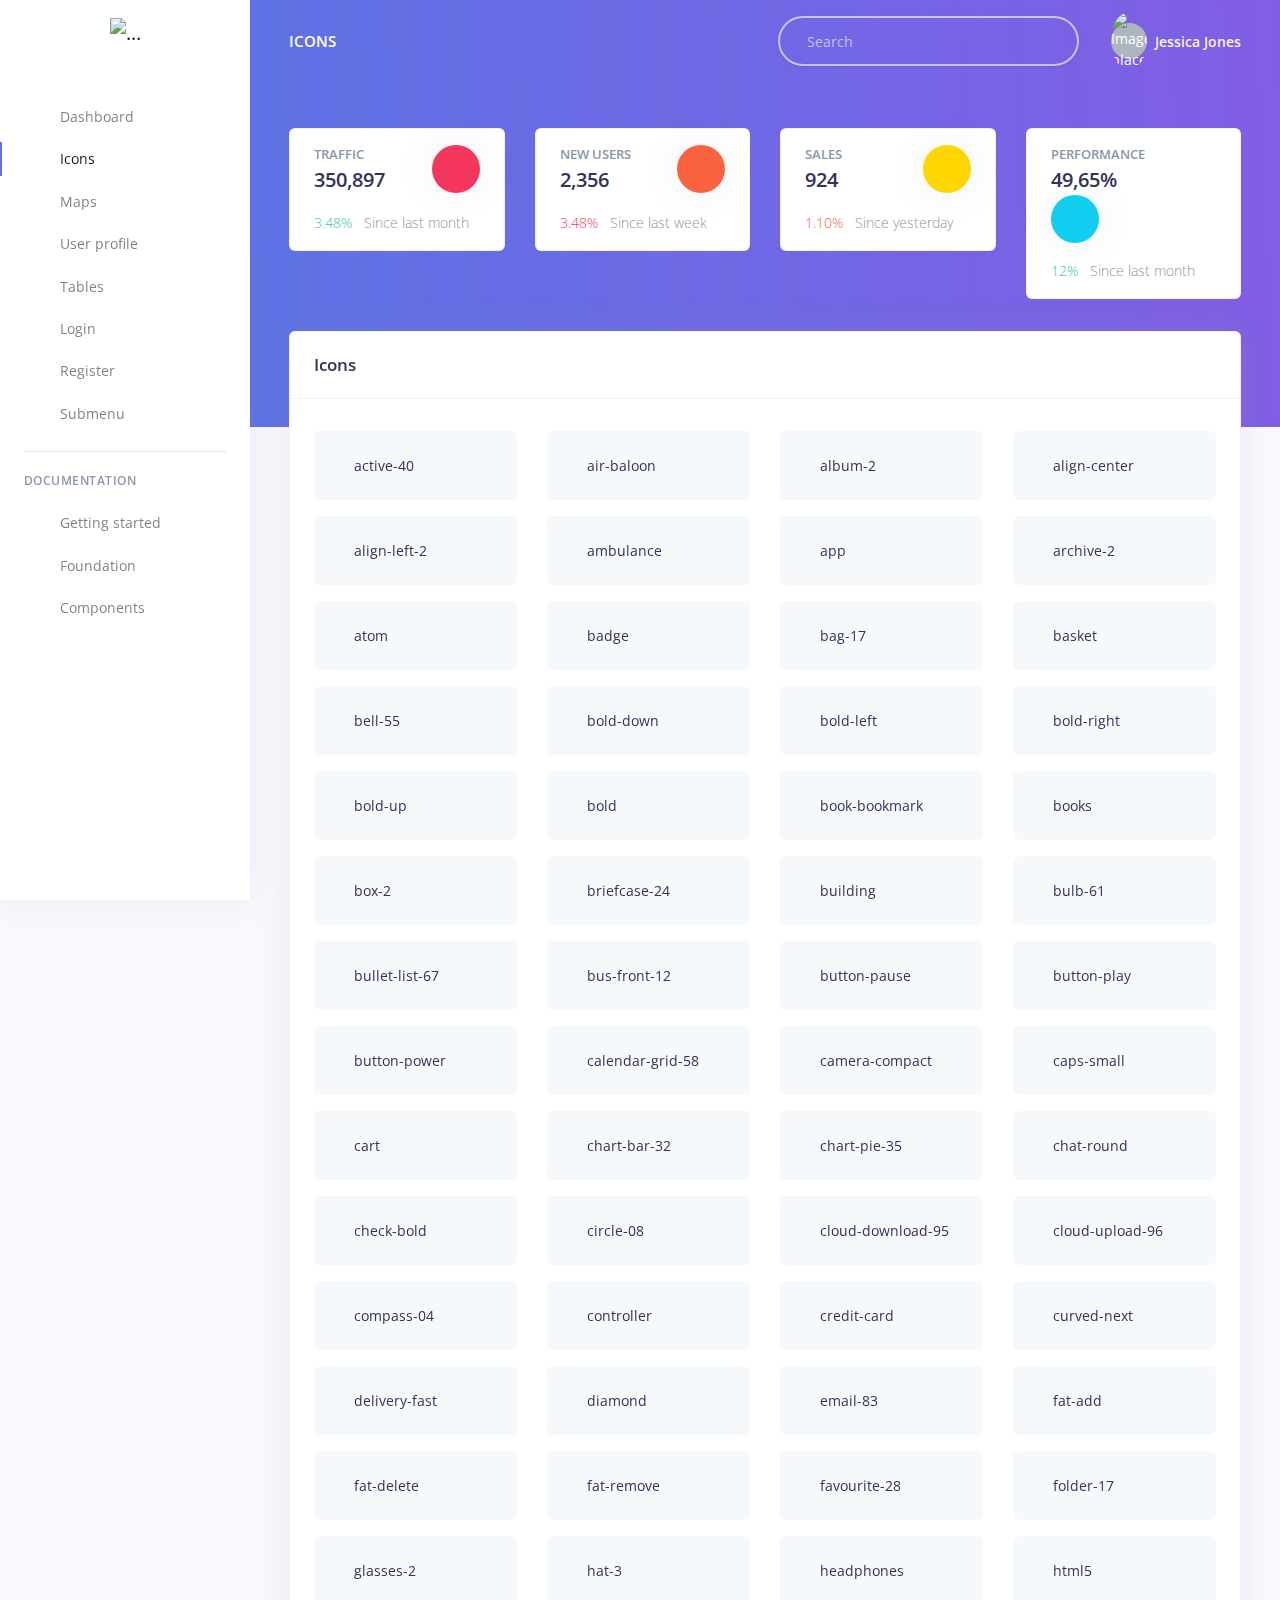
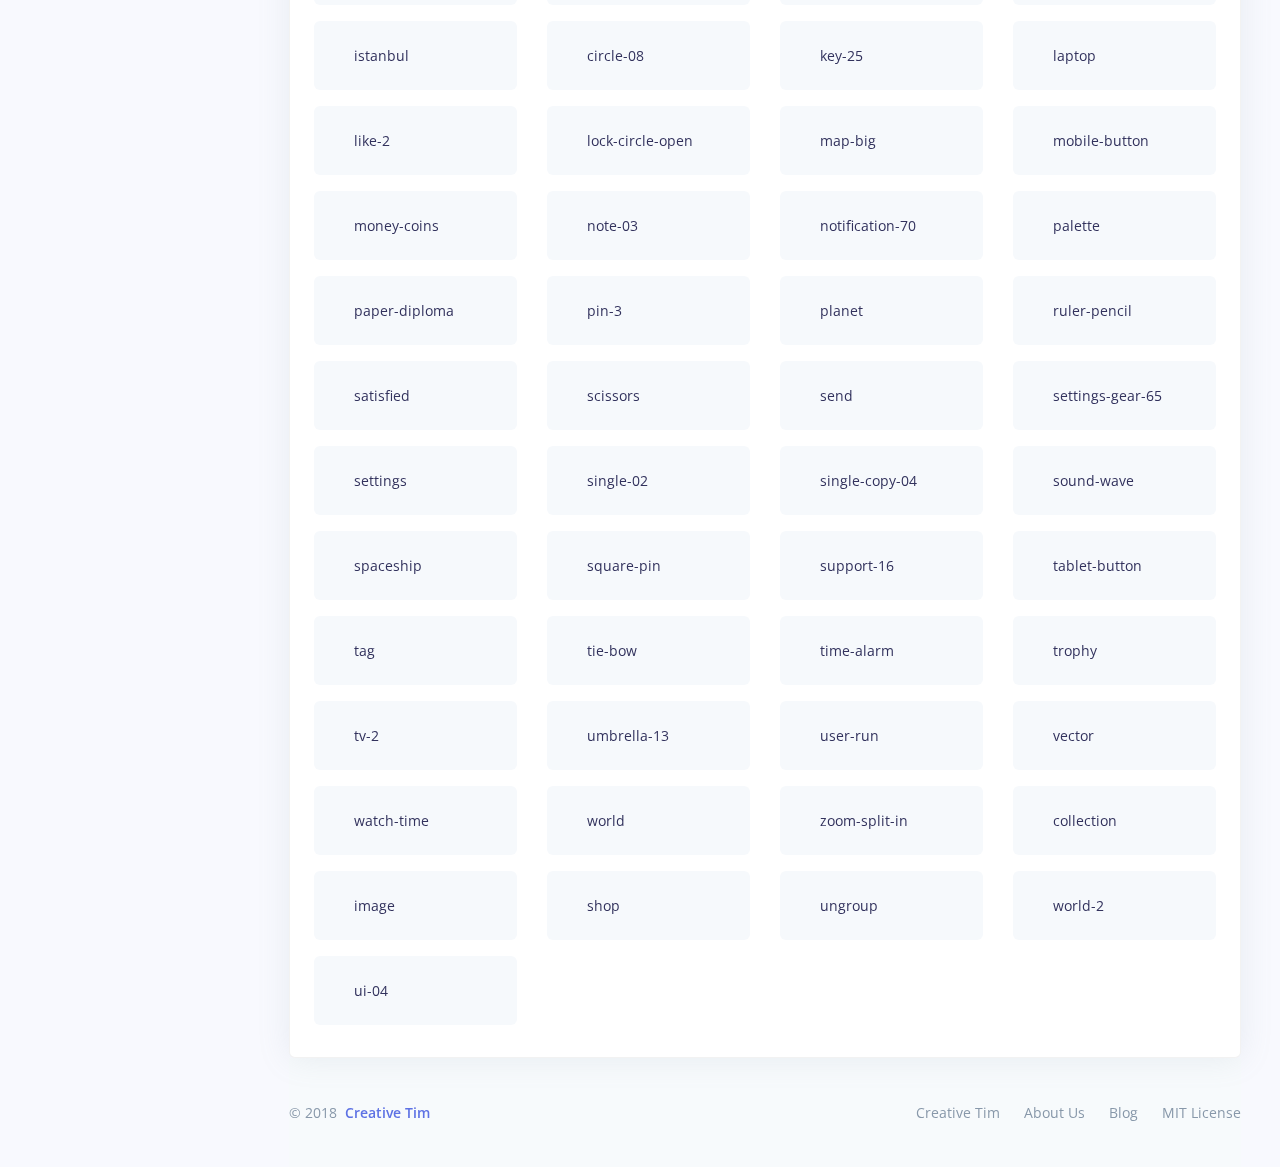
==== examples/icons.html @ 4da8a066 "Navbar left submenu" ====
<!DOCTYPE html>
<html>

<head>
  <meta charset="utf-8">
  <meta name="viewport" content="width=device-width, initial-scale=1, shrink-to-fit=no">
  <meta name="description" content="Start your development with a Dashboard for Bootstrap 4.">
  <meta name="author" content="Creative Tim">
  <title>Argon Dashboard - Free Dashboard for Bootstrap 4</title>
  <!-- Favicon -->
  <link href="../assets/img/brand/favicon.png" rel="icon" type="image/png">
  <!-- Fonts -->
  <link href="https://fonts.googleapis.com/css?family=Open+Sans:300,400,600,700" rel="stylesheet">
  <!-- Icons -->
  <link href="../assets/vendor/nucleo/css/nucleo.css" rel="stylesheet">
  <link href="../assets/vendor/@fortawesome/fontawesome-free/css/all.min.css" rel="stylesheet">
  <!-- Argon CSS -->
  <link type="text/css" href="../assets/css/argon.css?v=1.0.0" rel="stylesheet">
</head>

<body>
  <!-- Sidenav -->
  <nav class="navbar navbar-vertical fixed-left navbar-expand-md navbar-light bg-white" id="sidenav-main">
    <div class="container-fluid">
      <!-- Toggler -->
      <button class="navbar-toggler" type="button" data-toggle="collapse" data-target="#sidenav-collapse-main" aria-controls="sidenav-main" aria-expanded="false" aria-label="Toggle navigation">
        <span class="navbar-toggler-icon"></span>
      </button>
      <!-- Brand -->
      <a class="navbar-brand pt-0" href="../index.html">
        <img src="../assets/img/brand/blue.png" class="navbar-brand-img" alt="...">
      </a>
      <!-- User -->
      <ul class="nav align-items-center d-md-none">
        <li class="nav-item dropdown">
          <a class="nav-link nav-link-icon" href="#" role="button" data-toggle="dropdown" aria-haspopup="true" aria-expanded="false">
            <i class="ni ni-bell-55"></i>
          </a>
          <div class="dropdown-menu dropdown-menu-arrow dropdown-menu-right" aria-labelledby="navbar-default_dropdown_1">
            <a class="dropdown-item" href="#">Action</a>
            <a class="dropdown-item" href="#">Another action</a>
            <div class="dropdown-divider"></div>
            <a class="dropdown-item" href="#">Something else here</a>
          </div>
        </li>
        <li class="nav-item dropdown">
          <a class="nav-link" href="#" role="button" data-toggle="dropdown" aria-haspopup="true" aria-expanded="false">
            <div class="media align-items-center">
              <span class="avatar avatar-sm rounded-circle">
                <img alt="Image placeholder" src="../assets/img/theme/team-1-800x800.jpg">
              </span>
            </div>
          </a>
          <div class="dropdown-menu dropdown-menu-arrow dropdown-menu-right">
            <div class=" dropdown-header noti-title">
              <h6 class="text-overflow m-0">Welcome!</h6>
            </div>
            <a href="../examples/profile.html" class="dropdown-item">
              <i class="ni ni-single-02"></i>
              <span>My profile</span>
            </a>
            <a href="../examples/profile.html" class="dropdown-item">
              <i class="ni ni-settings-gear-65"></i>
              <span>Settings</span>
            </a>
            <a href="../examples/profile.html" class="dropdown-item">
              <i class="ni ni-calendar-grid-58"></i>
              <span>Activity</span>
            </a>
            <a href="../examples/profile.html" class="dropdown-item">
              <i class="ni ni-support-16"></i>
              <span>Support</span>
            </a>
            <div class="dropdown-divider"></div>
            <a href="#!" class="dropdown-item">
              <i class="ni ni-user-run"></i>
              <span>Logout</span>
            </a>
          </div>
        </li>
      </ul>
      <!-- Collapse -->
      <div class="collapse navbar-collapse" id="sidenav-collapse-main">
        <!-- Collapse header -->
        <div class="navbar-collapse-header d-md-none">
          <div class="row">
            <div class="col-6 collapse-brand">
              <a href="../index.html">
                <img src="../assets/img/brand/blue.png">
              </a>
            </div>
            <div class="col-6 collapse-close">
              <button type="button" class="navbar-toggler" data-toggle="collapse" data-target="#sidenav-collapse-main" aria-controls="sidenav-main" aria-expanded="false" aria-label="Toggle sidenav">
                <span></span>
                <span></span>
              </button>
            </div>
          </div>
        </div>
        <!-- Form -->
        <form class="mt-4 mb-3 d-md-none">
          <div class="input-group input-group-rounded input-group-merge">
            <input type="search" class="form-control form-control-rounded form-control-prepended" placeholder="Search" aria-label="Search">
            <div class="input-group-prepend">
              <div class="input-group-text">
                <span class="fa fa-search"></span>
              </div>
            </div>
          </div>
        </form>
        <!-- Navigation -->
        <ul class="navbar-nav">
          <li class="nav-item">
            <a class="nav-link" href="../index.html">
              <i class="ni ni-tv-2 text-primary"></i> Dashboard
            </a>
          </li>
          <li class="nav-item">
            <a class="nav-link active" href="../examples/icons.html">
              <i class="ni ni-planet text-blue"></i> Icons
            </a>
          </li>
          <li class="nav-item">
            <a class="nav-link" href="../examples/maps.html">
              <i class="ni ni-pin-3 text-orange"></i> Maps
            </a>
          </li>
          <li class="nav-item">
            <a class="nav-link" href="../examples/profile.html">
              <i class="ni ni-single-02 text-yellow"></i> User profile
            </a>
          </li>
          <li class="nav-item">
            <a class="nav-link" href="../examples/tables.html">
              <i class="ni ni-bullet-list-67 text-red"></i> Tables
            </a>
          </li>
          <li class="nav-item">
            <a class="nav-link" href="../examples/login.html">
              <i class="ni ni-key-25 text-info"></i> Login
            </a>
          </li>
          <li class="nav-item">
            <a class="nav-link" href="../examples/register.html">
              <i class="ni ni-circle-08 text-pink"></i> Register
            </a>
          </li>
          <li class="nav-item">
            <a class="nav-link" href="#submenuExample" data-toggle="collapse">
              <i class="ni ni-collection text-success"></i> Submenu
            </a>
            <ul class="navbar-nav collapse" id="submenuExample">
              <li class="nav-item">
                <a href="#" class="nav-link">Child 1</a>
              </li>
              <li class="nav-item">
                <a href="#" class="nav-link">Child 2</a>
              </li>
              <li class="nav-item">
                <a href="#" class="nav-link">Child 3</a>
              </li>
              <li class="nav-item">
                <a href="#" class="nav-link">Child 4</a>
              </li>
              <li class="nav-item">
                <a href="#" class="nav-link">Child 5</a>
              </li>
            </ul>
          </li>
        </ul>
        <!-- Divider -->
        <hr class="my-3">
        <!-- Heading -->
        <h6 class="navbar-heading text-muted">Documentation</h6>
        <!-- Navigation -->
        <ul class="navbar-nav mb-md-3">
          <li class="nav-item">
            <a class="nav-link" href="https://demos.creative-tim.com/argon-dashboard/docs/getting-started/overview.html">
              <i class="ni ni-spaceship"></i> Getting started
            </a>
          </li>
          <li class="nav-item">
            <a class="nav-link" href="https://demos.creative-tim.com/argon-dashboard/docs/foundation/colors.html">
              <i class="ni ni-palette"></i> Foundation
            </a>
          </li>
          <li class="nav-item">
            <a class="nav-link" href="https://demos.creative-tim.com/argon-dashboard/docs/components/alerts.html">
              <i class="ni ni-ui-04"></i> Components
            </a>
          </li>
        </ul>
      </div>
    </div>
  </nav>
  <!-- Main content -->
  <div class="main-content">
    <!-- Top navbar -->
    <nav class="navbar navbar-top navbar-expand-md navbar-dark" id="navbar-main">
      <div class="container-fluid">
        <!-- Brand -->
        <a class="h4 mb-0 text-white text-uppercase d-none d-lg-inline-block" href="../index.html">Icons</a>
        <!-- Form -->
        <form class="navbar-search navbar-search-dark form-inline mr-3 d-none d-md-flex ml-lg-auto">
          <div class="form-group mb-0">
            <div class="input-group input-group-alternative">
              <div class="input-group-prepend">
                <span class="input-group-text"><i class="fas fa-search"></i></span>
              </div>
              <input class="form-control" placeholder="Search" type="text">
            </div>
          </div>
        </form>
        <!-- User -->
        <ul class="navbar-nav align-items-center d-none d-md-flex">
          <li class="nav-item dropdown">
            <a class="nav-link pr-0" href="#" role="button" data-toggle="dropdown" aria-haspopup="true" aria-expanded="false">
              <div class="media align-items-center">
                <span class="avatar avatar-sm rounded-circle">
                  <img alt="Image placeholder" src="../assets/img/theme/team-4-800x800.jpg">
                </span>
                <div class="media-body ml-2 d-none d-lg-block">
                  <span class="mb-0 text-sm  font-weight-bold">Jessica Jones</span>
                </div>
              </div>
            </a>
            <div class="dropdown-menu dropdown-menu-arrow dropdown-menu-right">
              <div class=" dropdown-header noti-title">
                <h6 class="text-overflow m-0">Welcome!</h6>
              </div>
              <a href="../examples/profile.html" class="dropdown-item">
                <i class="ni ni-single-02"></i>
                <span>My profile</span>
              </a>
              <a href="../examples/profile.html" class="dropdown-item">
                <i class="ni ni-settings-gear-65"></i>
                <span>Settings</span>
              </a>
              <a href="../examples/profile.html" class="dropdown-item">
                <i class="ni ni-calendar-grid-58"></i>
                <span>Activity</span>
              </a>
              <a href="../examples/profile.html" class="dropdown-item">
                <i class="ni ni-support-16"></i>
                <span>Support</span>
              </a>
              <div class="dropdown-divider"></div>
              <a href="#!" class="dropdown-item">
                <i class="ni ni-user-run"></i>
                <span>Logout</span>
              </a>
            </div>
          </li>
        </ul>
      </div>
    </nav>
    <!-- Header -->
    <div class="header bg-gradient-primary pb-8 pt-5 pt-md-8">
      <div class="container-fluid">
        <div class="header-body">
          <!-- Card stats -->
          <div class="row">
            <div class="col-xl-3 col-lg-6">
              <div class="card card-stats mb-4 mb-xl-0">
                <div class="card-body">
                  <div class="row">
                    <div class="col">
                      <h5 class="card-title text-uppercase text-muted mb-0">Traffic</h5>
                      <span class="h2 font-weight-bold mb-0">350,897</span>
                    </div>
                    <div class="col-auto">
                      <div class="icon icon-shape bg-danger text-white rounded-circle shadow">
                        <i class="fas fa-chart-bar"></i>
                      </div>
                    </div>
                  </div>
                  <p class="mt-3 mb-0 text-muted text-sm">
                    <span class="text-success mr-2"><i class="fa fa-arrow-up"></i> 3.48%</span>
                    <span class="text-nowrap">Since last month</span>
                  </p>
                </div>
              </div>
            </div>
            <div class="col-xl-3 col-lg-6">
              <div class="card card-stats mb-4 mb-xl-0">
                <div class="card-body">
                  <div class="row">
                    <div class="col">
                      <h5 class="card-title text-uppercase text-muted mb-0">New users</h5>
                      <span class="h2 font-weight-bold mb-0">2,356</span>
                    </div>
                    <div class="col-auto">
                      <div class="icon icon-shape bg-warning text-white rounded-circle shadow">
                        <i class="fas fa-chart-pie"></i>
                      </div>
                    </div>
                  </div>
                  <p class="mt-3 mb-0 text-muted text-sm">
                    <span class="text-danger mr-2"><i class="fas fa-arrow-down"></i> 3.48%</span>
                    <span class="text-nowrap">Since last week</span>
                  </p>
                </div>
              </div>
            </div>
            <div class="col-xl-3 col-lg-6">
              <div class="card card-stats mb-4 mb-xl-0">
                <div class="card-body">
                  <div class="row">
                    <div class="col">
                      <h5 class="card-title text-uppercase text-muted mb-0">Sales</h5>
                      <span class="h2 font-weight-bold mb-0">924</span>
                    </div>
                    <div class="col-auto">
                      <div class="icon icon-shape bg-yellow text-white rounded-circle shadow">
                        <i class="fas fa-users"></i>
                      </div>
                    </div>
                  </div>
                  <p class="mt-3 mb-0 text-muted text-sm">
                    <span class="text-warning mr-2"><i class="fas fa-arrow-down"></i> 1.10%</span>
                    <span class="text-nowrap">Since yesterday</span>
                  </p>
                </div>
              </div>
            </div>
            <div class="col-xl-3 col-lg-6">
              <div class="card card-stats mb-4 mb-xl-0">
                <div class="card-body">
                  <div class="row">
                    <div class="col">
                      <h5 class="card-title text-uppercase text-muted mb-0">Performance</h5>
                      <span class="h2 font-weight-bold mb-0">49,65%</span>
                    </div>
                    <div class="col-auto">
                      <div class="icon icon-shape bg-info text-white rounded-circle shadow">
                        <i class="fas fa-percent"></i>
                      </div>
                    </div>
                  </div>
                  <p class="mt-3 mb-0 text-muted text-sm">
                    <span class="text-success mr-2"><i class="fas fa-arrow-up"></i> 12%</span>
                    <span class="text-nowrap">Since last month</span>
                  </p>
                </div>
              </div>
            </div>
          </div>
        </div>
      </div>
    </div>
    <!-- Page content -->
    <div class="container-fluid mt--7">
      <!-- Table -->
      <div class="row">
        <div class="col">
          <div class="card shadow">
            <div class="card-header bg-transparent">
              <h3 class="mb-0">Icons</h3>
            </div>
            <div class="card-body">
              <div class="row icon-examples">
                <div class="col-lg-3 col-md-6">
                  <button type="button" class="btn-icon-clipboard" data-clipboard-text="active-40" title="Copy to clipboard">
                    <div>
                      <i class="ni ni-active-40"></i>
                      <span>active-40</span>
                    </div>
                  </button>
                </div>
                <div class="col-lg-3 col-md-6">
                  <button type="button" class="btn-icon-clipboard" data-clipboard-text="air-baloon" title="Copy to clipboard">
                    <div>
                      <i class="ni ni-air-baloon"></i>
                      <span>air-baloon</span>
                    </div>
                  </button>
                </div>
                <div class="col-lg-3 col-md-6">
                  <button type="button" class="btn-icon-clipboard" data-clipboard-text="album-2" title="Copy to clipboard">
                    <div>
                      <i class="ni ni-album-2"></i>
                      <span>album-2</span>
                    </div>
                  </button>
                </div>
                <div class="col-lg-3 col-md-6">
                  <button type="button" class="btn-icon-clipboard" data-clipboard-text="align-center" title="Copy to clipboard">
                    <div>
                      <i class="ni ni-align-center"></i>
                      <span>align-center</span>
                    </div>
                  </button>
                </div>
                <div class="col-lg-3 col-md-6">
                  <button type="button" class="btn-icon-clipboard" data-clipboard-text="align-left-2" title="Copy to clipboard">
                    <div>
                      <i class="ni ni-align-left-2"></i>
                      <span>align-left-2</span>
                    </div>
                  </button>
                </div>
                <div class="col-lg-3 col-md-6">
                  <button type="button" class="btn-icon-clipboard" data-clipboard-text="ambulance" title="Copy to clipboard">
                    <div>
                      <i class="ni ni-ambulance"></i>
                      <span>ambulance</span>
                    </div>
                  </button>
                </div>
                <div class="col-lg-3 col-md-6">
                  <button type="button" class="btn-icon-clipboard" data-clipboard-text="app" title="Copy to clipboard">
                    <div>
                      <i class="ni ni-app"></i>
                      <span>app</span>
                    </div>
                  </button>
                </div>
                <div class="col-lg-3 col-md-6">
                  <button type="button" class="btn-icon-clipboard" data-clipboard-text="archive-2" title="Copy to clipboard">
                    <div>
                      <i class="ni ni-archive-2"></i>
                      <span>archive-2</span>
                    </div>
                  </button>
                </div>
                <div class="col-lg-3 col-md-6">
                  <button type="button" class="btn-icon-clipboard" data-clipboard-text="atom" title="Copy to clipboard">
                    <div>
                      <i class="ni ni-atom"></i>
                      <span>atom</span>
                    </div>
                  </button>
                </div>
                <div class="col-lg-3 col-md-6">
                  <button type="button" class="btn-icon-clipboard" data-clipboard-text="badge" title="Copy to clipboard">
                    <div>
                      <i class="ni ni-badge"></i>
                      <span>badge</span>
                    </div>
                  </button>
                </div>
                <div class="col-lg-3 col-md-6">
                  <button type="button" class="btn-icon-clipboard" data-clipboard-text="bag-17" title="Copy to clipboard">
                    <div>
                      <i class="ni ni-bag-17"></i>
                      <span>bag-17</span>
                    </div>
                  </button>
                </div>
                <div class="col-lg-3 col-md-6">
                  <button type="button" class="btn-icon-clipboard" data-clipboard-text="basket" title="Copy to clipboard">
                    <div>
                      <i class="ni ni-basket"></i>
                      <span>basket</span>
                    </div>
                  </button>
                </div>
                <div class="col-lg-3 col-md-6">
                  <button type="button" class="btn-icon-clipboard" data-clipboard-text="bell-55" title="Copy to clipboard">
                    <div>
                      <i class="ni ni-bell-55"></i>
                      <span>bell-55</span>
                    </div>
                  </button>
                </div>
                <div class="col-lg-3 col-md-6">
                  <button type="button" class="btn-icon-clipboard" data-clipboard-text="bold-down" title="Copy to clipboard">
                    <div>
                      <i class="ni ni-bold-down"></i>
                      <span>bold-down</span>
                    </div>
                  </button>
                </div>
                <div class="col-lg-3 col-md-6">
                  <button type="button" class="btn-icon-clipboard" data-clipboard-text="bold-left" title="Copy to clipboard">
                    <div>
                      <i class="ni ni-bold-left"></i>
                      <span>bold-left</span>
                    </div>
                  </button>
                </div>
                <div class="col-lg-3 col-md-6">
                  <button type="button" class="btn-icon-clipboard" data-clipboard-text="bold-right" title="Copy to clipboard">
                    <div>
                      <i class="ni ni-bold-right"></i>
                      <span>bold-right</span>
                    </div>
                  </button>
                </div>
                <div class="col-lg-3 col-md-6">
                  <button type="button" class="btn-icon-clipboard" data-clipboard-text="bold-up" title="Copy to clipboard">
                    <div>
                      <i class="ni ni-bold-up"></i>
                      <span>bold-up</span>
                    </div>
                  </button>
                </div>
                <div class="col-lg-3 col-md-6">
                  <button type="button" class="btn-icon-clipboard" data-clipboard-text="bold" title="Copy to clipboard">
                    <div>
                      <i class="ni ni-bold"></i>
                      <span>bold</span>
                    </div>
                  </button>
                </div>
                <div class="col-lg-3 col-md-6">
                  <button type="button" class="btn-icon-clipboard" data-clipboard-text="book-bookmark" title="Copy to clipboard">
                    <div>
                      <i class="ni ni-book-bookmark"></i>
                      <span>book-bookmark</span>
                    </div>
                  </button>
                </div>
                <div class="col-lg-3 col-md-6">
                  <button type="button" class="btn-icon-clipboard" data-clipboard-text="books" title="Copy to clipboard">
                    <div>
                      <i class="ni ni-books"></i>
                      <span>books</span>
                    </div>
                  </button>
                </div>
                <div class="col-lg-3 col-md-6">
                  <button type="button" class="btn-icon-clipboard" data-clipboard-text="box-2" title="Copy to clipboard">
                    <div>
                      <i class="ni ni-box-2"></i>
                      <span>box-2</span>
                    </div>
                  </button>
                </div>
                <div class="col-lg-3 col-md-6">
                  <button type="button" class="btn-icon-clipboard" data-clipboard-text="briefcase-24" title="Copy to clipboard">
                    <div>
                      <i class="ni ni-briefcase-24"></i>
                      <span>briefcase-24</span>
                    </div>
                  </button>
                </div>
                <div class="col-lg-3 col-md-6">
                  <button type="button" class="btn-icon-clipboard" data-clipboard-text="building" title="Copy to clipboard">
                    <div>
                      <i class="ni ni-building"></i>
                      <span>building</span>
                    </div>
                  </button>
                </div>
                <div class="col-lg-3 col-md-6">
                  <button type="button" class="btn-icon-clipboard" data-clipboard-text="bulb-61" title="Copy to clipboard">
                    <div>
                      <i class="ni ni-bulb-61"></i>
                      <span>bulb-61</span>
                    </div>
                  </button>
                </div>
                <div class="col-lg-3 col-md-6">
                  <button type="button" class="btn-icon-clipboard" data-clipboard-text="bullet-list-67" title="Copy to clipboard">
                    <div>
                      <i class="ni ni-bullet-list-67"></i>
                      <span>bullet-list-67</span>
                    </div>
                  </button>
                </div>
                <div class="col-lg-3 col-md-6">
                  <button type="button" class="btn-icon-clipboard" data-clipboard-text="bus-front-12" title="Copy to clipboard">
                    <div>
                      <i class="ni ni-bus-front-12"></i>
                      <span>bus-front-12</span>
                    </div>
                  </button>
                </div>
                <div class="col-lg-3 col-md-6">
                  <button type="button" class="btn-icon-clipboard" data-clipboard-text="button-pause" title="Copy to clipboard">
                    <div>
                      <i class="ni ni-button-pause"></i>
                      <span>button-pause</span>
                    </div>
                  </button>
                </div>
                <div class="col-lg-3 col-md-6">
                  <button type="button" class="btn-icon-clipboard" data-clipboard-text="button-play" title="Copy to clipboard">
                    <div>
                      <i class="ni ni-button-play"></i>
                      <span>button-play</span>
                    </div>
                  </button>
                </div>
                <div class="col-lg-3 col-md-6">
                  <button type="button" class="btn-icon-clipboard" data-clipboard-text="button-power" title="Copy to clipboard">
                    <div>
                      <i class="ni ni-button-power"></i>
                      <span>button-power</span>
                    </div>
                  </button>
                </div>
                <div class="col-lg-3 col-md-6">
                  <button type="button" class="btn-icon-clipboard" data-clipboard-text="calendar-grid-58" title="Copy to clipboard">
                    <div>
                      <i class="ni ni-calendar-grid-58"></i>
                      <span>calendar-grid-58</span>
                    </div>
                  </button>
                </div>
                <div class="col-lg-3 col-md-6">
                  <button type="button" class="btn-icon-clipboard" data-clipboard-text="camera-compact" title="Copy to clipboard">
                    <div>
                      <i class="ni ni-camera-compact"></i>
                      <span>camera-compact</span>
                    </div>
                  </button>
                </div>
                <div class="col-lg-3 col-md-6">
                  <button type="button" class="btn-icon-clipboard" data-clipboard-text="caps-small" title="Copy to clipboard">
                    <div>
                      <i class="ni ni-caps-small"></i>
                      <span>caps-small</span>
                    </div>
                  </button>
                </div>
                <div class="col-lg-3 col-md-6">
                  <button type="button" class="btn-icon-clipboard" data-clipboard-text="cart" title="Copy to clipboard">
                    <div>
                      <i class="ni ni-cart"></i>
                      <span>cart</span>
                    </div>
                  </button>
                </div>
                <div class="col-lg-3 col-md-6">
                  <button type="button" class="btn-icon-clipboard" data-clipboard-text="chart-bar-32" title="Copy to clipboard">
                    <div>
                      <i class="ni ni-chart-bar-32"></i>
                      <span>chart-bar-32</span>
                    </div>
                  </button>
                </div>
                <div class="col-lg-3 col-md-6">
                  <button type="button" class="btn-icon-clipboard" data-clipboard-text="chart-pie-35" title="Copy to clipboard">
                    <div>
                      <i class="ni ni-chart-pie-35"></i>
                      <span>chart-pie-35</span>
                    </div>
                  </button>
                </div>
                <div class="col-lg-3 col-md-6">
                  <button type="button" class="btn-icon-clipboard" data-clipboard-text="chat-round" title="Copy to clipboard">
                    <div>
                      <i class="ni ni-chat-round"></i>
                      <span>chat-round</span>
                    </div>
                  </button>
                </div>
                <div class="col-lg-3 col-md-6">
                  <button type="button" class="btn-icon-clipboard" data-clipboard-text="check-bold" title="Copy to clipboard">
                    <div>
                      <i class="ni ni-check-bold"></i>
                      <span>check-bold</span>
                    </div>
                  </button>
                </div>
                <div class="col-lg-3 col-md-6">
                  <button type="button" class="btn-icon-clipboard" data-clipboard-text="circle-08" title="Copy to clipboard">
                    <div>
                      <i class="ni ni-circle-08"></i>
                      <span>circle-08</span>
                    </div>
                  </button>
                </div>
                <div class="col-lg-3 col-md-6">
                  <button type="button" class="btn-icon-clipboard" data-clipboard-text="cloud-download-95" title="Copy to clipboard">
                    <div>
                      <i class="ni ni-cloud-download-95"></i>
                      <span>cloud-download-95</span>
                    </div>
                  </button>
                </div>
                <div class="col-lg-3 col-md-6">
                  <button type="button" class="btn-icon-clipboard" data-clipboard-text="cloud-upload-96" title="Copy to clipboard">
                    <div>
                      <i class="ni ni-cloud-upload-96"></i>
                      <span>cloud-upload-96</span>
                    </div>
                  </button>
                </div>
                <div class="col-lg-3 col-md-6">
                  <button type="button" class="btn-icon-clipboard" data-clipboard-text="compass-04" title="Copy to clipboard">
                    <div>
                      <i class="ni ni-compass-04"></i>
                      <span>compass-04</span>
                    </div>
                  </button>
                </div>
                <div class="col-lg-3 col-md-6">
                  <button type="button" class="btn-icon-clipboard" data-clipboard-text="controller" title="Copy to clipboard">
                    <div>
                      <i class="ni ni-controller"></i>
                      <span>controller</span>
                    </div>
                  </button>
                </div>
                <div class="col-lg-3 col-md-6">
                  <button type="button" class="btn-icon-clipboard" data-clipboard-text="credit-card" title="Copy to clipboard">
                    <div>
                      <i class="ni ni-credit-card"></i>
                      <span>credit-card</span>
                    </div>
                  </button>
                </div>
                <div class="col-lg-3 col-md-6">
                  <button type="button" class="btn-icon-clipboard" data-clipboard-text="curved-next" title="Copy to clipboard">
                    <div>
                      <i class="ni ni-curved-next"></i>
                      <span>curved-next</span>
                    </div>
                  </button>
                </div>
                <div class="col-lg-3 col-md-6">
                  <button type="button" class="btn-icon-clipboard" data-clipboard-text="delivery-fast" title="Copy to clipboard">
                    <div>
                      <i class="ni ni-delivery-fast"></i>
                      <span>delivery-fast</span>
                    </div>
                  </button>
                </div>
                <div class="col-lg-3 col-md-6">
                  <button type="button" class="btn-icon-clipboard" data-clipboard-text="diamond" title="Copy to clipboard">
                    <div>
                      <i class="ni ni-diamond"></i>
                      <span>diamond</span>
                    </div>
                  </button>
                </div>
                <div class="col-lg-3 col-md-6">
                  <button type="button" class="btn-icon-clipboard" data-clipboard-text="email-83" title="Copy to clipboard">
                    <div>
                      <i class="ni ni-email-83"></i>
                      <span>email-83</span>
                    </div>
                  </button>
                </div>
                <div class="col-lg-3 col-md-6">
                  <button type="button" class="btn-icon-clipboard" data-clipboard-text="fat-add" title="Copy to clipboard">
                    <div>
                      <i class="ni ni-fat-add"></i>
                      <span>fat-add</span>
                    </div>
                  </button>
                </div>
                <div class="col-lg-3 col-md-6">
                  <button type="button" class="btn-icon-clipboard" data-clipboard-text="fat-delete" title="Copy to clipboard">
                    <div>
                      <i class="ni ni-fat-delete"></i>
                      <span>fat-delete</span>
                    </div>
                  </button>
                </div>
                <div class="col-lg-3 col-md-6">
                  <button type="button" class="btn-icon-clipboard" data-clipboard-text="fat-remove" title="Copy to clipboard">
                    <div>
                      <i class="ni ni-fat-remove"></i>
                      <span>fat-remove</span>
                    </div>
                  </button>
                </div>
                <div class="col-lg-3 col-md-6">
                  <button type="button" class="btn-icon-clipboard" data-clipboard-text="favourite-28" title="Copy to clipboard">
                    <div>
                      <i class="ni ni-favourite-28"></i>
                      <span>favourite-28</span>
                    </div>
                  </button>
                </div>
                <div class="col-lg-3 col-md-6">
                  <button type="button" class="btn-icon-clipboard" data-clipboard-text="folder-17" title="Copy to clipboard">
                    <div>
                      <i class="ni ni-folder-17"></i>
                      <span>folder-17</span>
                    </div>
                  </button>
                </div>
                <div class="col-lg-3 col-md-6">
                  <button type="button" class="btn-icon-clipboard" data-clipboard-text="glasses-2" title="Copy to clipboard">
                    <div>
                      <i class="ni ni-glasses-2"></i>
                      <span>glasses-2</span>
                    </div>
                  </button>
                </div>
                <div class="col-lg-3 col-md-6">
                  <button type="button" class="btn-icon-clipboard" data-clipboard-text="hat-3" title="Copy to clipboard">
                    <div>
                      <i class="ni ni-hat-3"></i>
                      <span>hat-3</span>
                    </div>
                  </button>
                </div>
                <div class="col-lg-3 col-md-6">
                  <button type="button" class="btn-icon-clipboard" data-clipboard-text="headphones" title="Copy to clipboard">
                    <div>
                      <i class="ni ni-headphones"></i>
                      <span>headphones</span>
                    </div>
                  </button>
                </div>
                <div class="col-lg-3 col-md-6">
                  <button type="button" class="btn-icon-clipboard" data-clipboard-text="html5" title="Copy to clipboard">
                    <div>
                      <i class="ni ni-html5"></i>
                      <span>html5</span>
                    </div>
                  </button>
                </div>
                <div class="col-lg-3 col-md-6">
                  <button type="button" class="btn-icon-clipboard" data-clipboard-text="istanbul" title="Copy to clipboard">
                    <div>
                      <i class="ni ni-istanbul"></i>
                      <span>istanbul</span>
                    </div>
                  </button>
                </div>
                <div class="col-lg-3 col-md-6">
                  <button type="button" class="btn-icon-clipboard" data-clipboard-text="circle-08" title="Copy to clipboard">
                    <div>
                      <i class="ni ni-circle-08"></i>
                      <span>circle-08</span>
                    </div>
                  </button>
                </div>
                <div class="col-lg-3 col-md-6">
                  <button type="button" class="btn-icon-clipboard" data-clipboard-text="key-25" title="Copy to clipboard">
                    <div>
                      <i class="ni ni-key-25"></i>
                      <span>key-25</span>
                    </div>
                  </button>
                </div>
                <div class="col-lg-3 col-md-6">
                  <button type="button" class="btn-icon-clipboard" data-clipboard-text="laptop" title="Copy to clipboard">
                    <div>
                      <i class="ni ni-laptop"></i>
                      <span>laptop</span>
                    </div>
                  </button>
                </div>
                <div class="col-lg-3 col-md-6">
                  <button type="button" class="btn-icon-clipboard" data-clipboard-text="like-2" title="Copy to clipboard">
                    <div>
                      <i class="ni ni-like-2"></i>
                      <span>like-2</span>
                    </div>
                  </button>
                </div>
                <div class="col-lg-3 col-md-6">
                  <button type="button" class="btn-icon-clipboard" data-clipboard-text="lock-circle-open" title="Copy to clipboard">
                    <div>
                      <i class="ni ni-lock-circle-open"></i>
                      <span>lock-circle-open</span>
                    </div>
                  </button>
                </div>
                <div class="col-lg-3 col-md-6">
                  <button type="button" class="btn-icon-clipboard" data-clipboard-text="map-big" title="Copy to clipboard">
                    <div>
                      <i class="ni ni-map-big"></i>
                      <span>map-big</span>
                    </div>
                  </button>
                </div>
                <div class="col-lg-3 col-md-6">
                  <button type="button" class="btn-icon-clipboard" data-clipboard-text="mobile-button" title="Copy to clipboard">
                    <div>
                      <i class="ni ni-mobile-button"></i>
                      <span>mobile-button</span>
                    </div>
                  </button>
                </div>
                <div class="col-lg-3 col-md-6">
                  <button type="button" class="btn-icon-clipboard" data-clipboard-text="money-coins" title="Copy to clipboard">
                    <div>
                      <i class="ni ni-money-coins"></i>
                      <span>money-coins</span>
                    </div>
                  </button>
                </div>
                <div class="col-lg-3 col-md-6">
                  <button type="button" class="btn-icon-clipboard" data-clipboard-text="note-03" title="Copy to clipboard">
                    <div>
                      <i class="ni ni-note-03"></i>
                      <span>note-03</span>
                    </div>
                  </button>
                </div>
                <div class="col-lg-3 col-md-6">
                  <button type="button" class="btn-icon-clipboard" data-clipboard-text="notification-70" title="Copy to clipboard">
                    <div>
                      <i class="ni ni-notification-70"></i>
                      <span>notification-70</span>
                    </div>
                  </button>
                </div>
                <div class="col-lg-3 col-md-6">
                  <button type="button" class="btn-icon-clipboard" data-clipboard-text="palette" title="Copy to clipboard">
                    <div>
                      <i class="ni ni-palette"></i>
                      <span>palette</span>
                    </div>
                  </button>
                </div>
                <div class="col-lg-3 col-md-6">
                  <button type="button" class="btn-icon-clipboard" data-clipboard-text="paper-diploma" title="Copy to clipboard">
                    <div>
                      <i class="ni ni-paper-diploma"></i>
                      <span>paper-diploma</span>
                    </div>
                  </button>
                </div>
                <div class="col-lg-3 col-md-6">
                  <button type="button" class="btn-icon-clipboard" data-clipboard-text="pin-3" title="Copy to clipboard">
                    <div>
                      <i class="ni ni-pin-3"></i>
                      <span>pin-3</span>
                    </div>
                  </button>
                </div>
                <div class="col-lg-3 col-md-6">
                  <button type="button" class="btn-icon-clipboard" data-clipboard-text="planet" title="Copy to clipboard">
                    <div>
                      <i class="ni ni-planet"></i>
                      <span>planet</span>
                    </div>
                  </button>
                </div>
                <div class="col-lg-3 col-md-6">
                  <button type="button" class="btn-icon-clipboard" data-clipboard-text="ruler-pencil" title="Copy to clipboard">
                    <div>
                      <i class="ni ni-ruler-pencil"></i>
                      <span>ruler-pencil</span>
                    </div>
                  </button>
                </div>
                <div class="col-lg-3 col-md-6">
                  <button type="button" class="btn-icon-clipboard" data-clipboard-text="satisfied" title="Copy to clipboard">
                    <div>
                      <i class="ni ni-satisfied"></i>
                      <span>satisfied</span>
                    </div>
                  </button>
                </div>
                <div class="col-lg-3 col-md-6">
                  <button type="button" class="btn-icon-clipboard" data-clipboard-text="scissors" title="Copy to clipboard">
                    <div>
                      <i class="ni ni-scissors"></i>
                      <span>scissors</span>
                    </div>
                  </button>
                </div>
                <div class="col-lg-3 col-md-6">
                  <button type="button" class="btn-icon-clipboard" data-clipboard-text="send" title="Copy to clipboard">
                    <div>
                      <i class="ni ni-send"></i>
                      <span>send</span>
                    </div>
                  </button>
                </div>
                <div class="col-lg-3 col-md-6">
                  <button type="button" class="btn-icon-clipboard" data-clipboard-text="settings-gear-65" title="Copy to clipboard">
                    <div>
                      <i class="ni ni-settings-gear-65"></i>
                      <span>settings-gear-65</span>
                    </div>
                  </button>
                </div>
                <div class="col-lg-3 col-md-6">
                  <button type="button" class="btn-icon-clipboard" data-clipboard-text="settings" title="Copy to clipboard">
                    <div>
                      <i class="ni ni-settings"></i>
                      <span>settings</span>
                    </div>
                  </button>
                </div>
                <div class="col-lg-3 col-md-6">
                  <button type="button" class="btn-icon-clipboard" data-clipboard-text="single-02" title="Copy to clipboard">
                    <div>
                      <i class="ni ni-single-02"></i>
                      <span>single-02</span>
                    </div>
                  </button>
                </div>
                <div class="col-lg-3 col-md-6">
                  <button type="button" class="btn-icon-clipboard" data-clipboard-text="single-copy-04" title="Copy to clipboard">
                    <div>
                      <i class="ni ni-single-copy-04"></i>
                      <span>single-copy-04</span>
                    </div>
                  </button>
                </div>
                <div class="col-lg-3 col-md-6">
                  <button type="button" class="btn-icon-clipboard" data-clipboard-text="sound-wave" title="Copy to clipboard">
                    <div>
                      <i class="ni ni-sound-wave"></i>
                      <span>sound-wave</span>
                    </div>
                  </button>
                </div>
                <div class="col-lg-3 col-md-6">
                  <button type="button" class="btn-icon-clipboard" data-clipboard-text="spaceship" title="Copy to clipboard">
                    <div>
                      <i class="ni ni-spaceship"></i>
                      <span>spaceship</span>
                    </div>
                  </button>
                </div>
                <div class="col-lg-3 col-md-6">
                  <button type="button" class="btn-icon-clipboard" data-clipboard-text="square-pin" title="Copy to clipboard">
                    <div>
                      <i class="ni ni-square-pin"></i>
                      <span>square-pin</span>
                    </div>
                  </button>
                </div>
                <div class="col-lg-3 col-md-6">
                  <button type="button" class="btn-icon-clipboard" data-clipboard-text="support-16" title="Copy to clipboard">
                    <div>
                      <i class="ni ni-support-16"></i>
                      <span>support-16</span>
                    </div>
                  </button>
                </div>
                <div class="col-lg-3 col-md-6">
                  <button type="button" class="btn-icon-clipboard" data-clipboard-text="tablet-button" title="Copy to clipboard">
                    <div>
                      <i class="ni ni-tablet-button"></i>
                      <span>tablet-button</span>
                    </div>
                  </button>
                </div>
                <div class="col-lg-3 col-md-6">
                  <button type="button" class="btn-icon-clipboard" data-clipboard-text="tag" title="Copy to clipboard">
                    <div>
                      <i class="ni ni-tag"></i>
                      <span>tag</span>
                    </div>
                  </button>
                </div>
                <div class="col-lg-3 col-md-6">
                  <button type="button" class="btn-icon-clipboard" data-clipboard-text="tie-bow" title="Copy to clipboard">
                    <div>
                      <i class="ni ni-tie-bow"></i>
                      <span>tie-bow</span>
                    </div>
                  </button>
                </div>
                <div class="col-lg-3 col-md-6">
                  <button type="button" class="btn-icon-clipboard" data-clipboard-text="time-alarm" title="Copy to clipboard">
                    <div>
                      <i class="ni ni-time-alarm"></i>
                      <span>time-alarm</span>
                    </div>
                  </button>
                </div>
                <div class="col-lg-3 col-md-6">
                  <button type="button" class="btn-icon-clipboard" data-clipboard-text="trophy" title="Copy to clipboard">
                    <div>
                      <i class="ni ni-trophy"></i>
                      <span>trophy</span>
                    </div>
                  </button>
                </div>
                <div class="col-lg-3 col-md-6">
                  <button type="button" class="btn-icon-clipboard" data-clipboard-text="tv-2" title="Copy to clipboard">
                    <div>
                      <i class="ni ni-tv-2"></i>
                      <span>tv-2</span>
                    </div>
                  </button>
                </div>
                <div class="col-lg-3 col-md-6">
                  <button type="button" class="btn-icon-clipboard" data-clipboard-text="umbrella-13" title="Copy to clipboard">
                    <div>
                      <i class="ni ni-umbrella-13"></i>
                      <span>umbrella-13</span>
                    </div>
                  </button>
                </div>
                <div class="col-lg-3 col-md-6">
                  <button type="button" class="btn-icon-clipboard" data-clipboard-text="user-run" title="Copy to clipboard">
                    <div>
                      <i class="ni ni-user-run"></i>
                      <span>user-run</span>
                    </div>
                  </button>
                </div>
                <div class="col-lg-3 col-md-6">
                  <button type="button" class="btn-icon-clipboard" data-clipboard-text="vector" title="Copy to clipboard">
                    <div>
                      <i class="ni ni-vector"></i>
                      <span>vector</span>
                    </div>
                  </button>
                </div>
                <div class="col-lg-3 col-md-6">
                  <button type="button" class="btn-icon-clipboard" data-clipboard-text="watch-time" title="Copy to clipboard">
                    <div>
                      <i class="ni ni-watch-time"></i>
                      <span>watch-time</span>
                    </div>
                  </button>
                </div>
                <div class="col-lg-3 col-md-6">
                  <button type="button" class="btn-icon-clipboard" data-clipboard-text="world" title="Copy to clipboard">
                    <div>
                      <i class="ni ni-world"></i>
                      <span>world</span>
                    </div>
                  </button>
                </div>
                <div class="col-lg-3 col-md-6">
                  <button type="button" class="btn-icon-clipboard" data-clipboard-text="zoom-split-in" title="Copy to clipboard">
                    <div>
                      <i class="ni ni-zoom-split-in"></i>
                      <span>zoom-split-in</span>
                    </div>
                  </button>
                </div>
                <div class="col-lg-3 col-md-6">
                  <button type="button" class="btn-icon-clipboard" data-clipboard-text="collection" title="Copy to clipboard">
                    <div>
                      <i class="ni ni-collection"></i>
                      <span>collection</span>
                    </div>
                  </button>
                </div>
                <div class="col-lg-3 col-md-6">
                  <button type="button" class="btn-icon-clipboard" data-clipboard-text="image" title="Copy to clipboard">
                    <div>
                      <i class="ni ni-image"></i>
                      <span>image</span>
                    </div>
                  </button>
                </div>
                <div class="col-lg-3 col-md-6">
                  <button type="button" class="btn-icon-clipboard" data-clipboard-text="shop" title="Copy to clipboard">
                    <div>
                      <i class="ni ni-shop"></i>
                      <span>shop</span>
                    </div>
                  </button>
                </div>
                <div class="col-lg-3 col-md-6">
                  <button type="button" class="btn-icon-clipboard" data-clipboard-text="ungroup" title="Copy to clipboard">
                    <div>
                      <i class="ni ni-ungroup"></i>
                      <span>ungroup</span>
                    </div>
                  </button>
                </div>
                <div class="col-lg-3 col-md-6">
                  <button type="button" class="btn-icon-clipboard" data-clipboard-text="world-2" title="Copy to clipboard">
                    <div>
                      <i class="ni ni-world-2"></i>
                      <span>world-2</span>
                    </div>
                  </button>
                </div>
                <div class="col-lg-3 col-md-6">
                  <button type="button" class="btn-icon-clipboard" data-clipboard-text="ui-04" title="Copy to clipboard">
                    <div>
                      <i class="ni ni-ui-04"></i>
                      <span>ui-04</span>
                    </div>
                  </button>
                </div>
              </div>
            </div>
          </div>
        </div>
      </div>
      <!-- Footer -->
      <footer class="footer">
        <div class="row align-items-center justify-content-xl-between">
          <div class="col-xl-6">
            <div class="copyright text-center text-xl-left text-muted">
              &copy; 2018 <a href="https://www.creative-tim.com" class="font-weight-bold ml-1" target="_blank">Creative Tim</a>
            </div>
          </div>
          <div class="col-xl-6">
            <ul class="nav nav-footer justify-content-center justify-content-xl-end">
              <li class="nav-item">
                <a href="https://www.creative-tim.com" class="nav-link" target="_blank">Creative Tim</a>
              </li>
              <li class="nav-item">
                <a href="https://www.creative-tim.com/presentation" class="nav-link" target="_blank">About Us</a>
              </li>
              <li class="nav-item">
                <a href="http://blog.creative-tim.com" class="nav-link" target="_blank">Blog</a>
              </li>
              <li class="nav-item">
                <a href="https://github.com/creativetimofficial/argon-dashboard/blob/master/LICENSE.md" class="nav-link" target="_blank">MIT License</a>
              </li>
            </ul>
          </div>
        </div>
      </footer>
    </div>
  </div>
  <!-- Argon Scripts -->
  <!-- Core -->
  <script src="../assets/vendor/jquery/dist/jquery.min.js"></script>
  <script src="../assets/vendor/bootstrap/dist/js/bootstrap.bundle.min.js"></script>
  <!-- Optional JS -->
  <script src="../assets/vendor/clipboard/dist/clipboard.min.js"></script>
  <!-- Argon JS -->
  <script src="../assets/js/argon.js?v=1.0.0"></script>
</body>

</html>
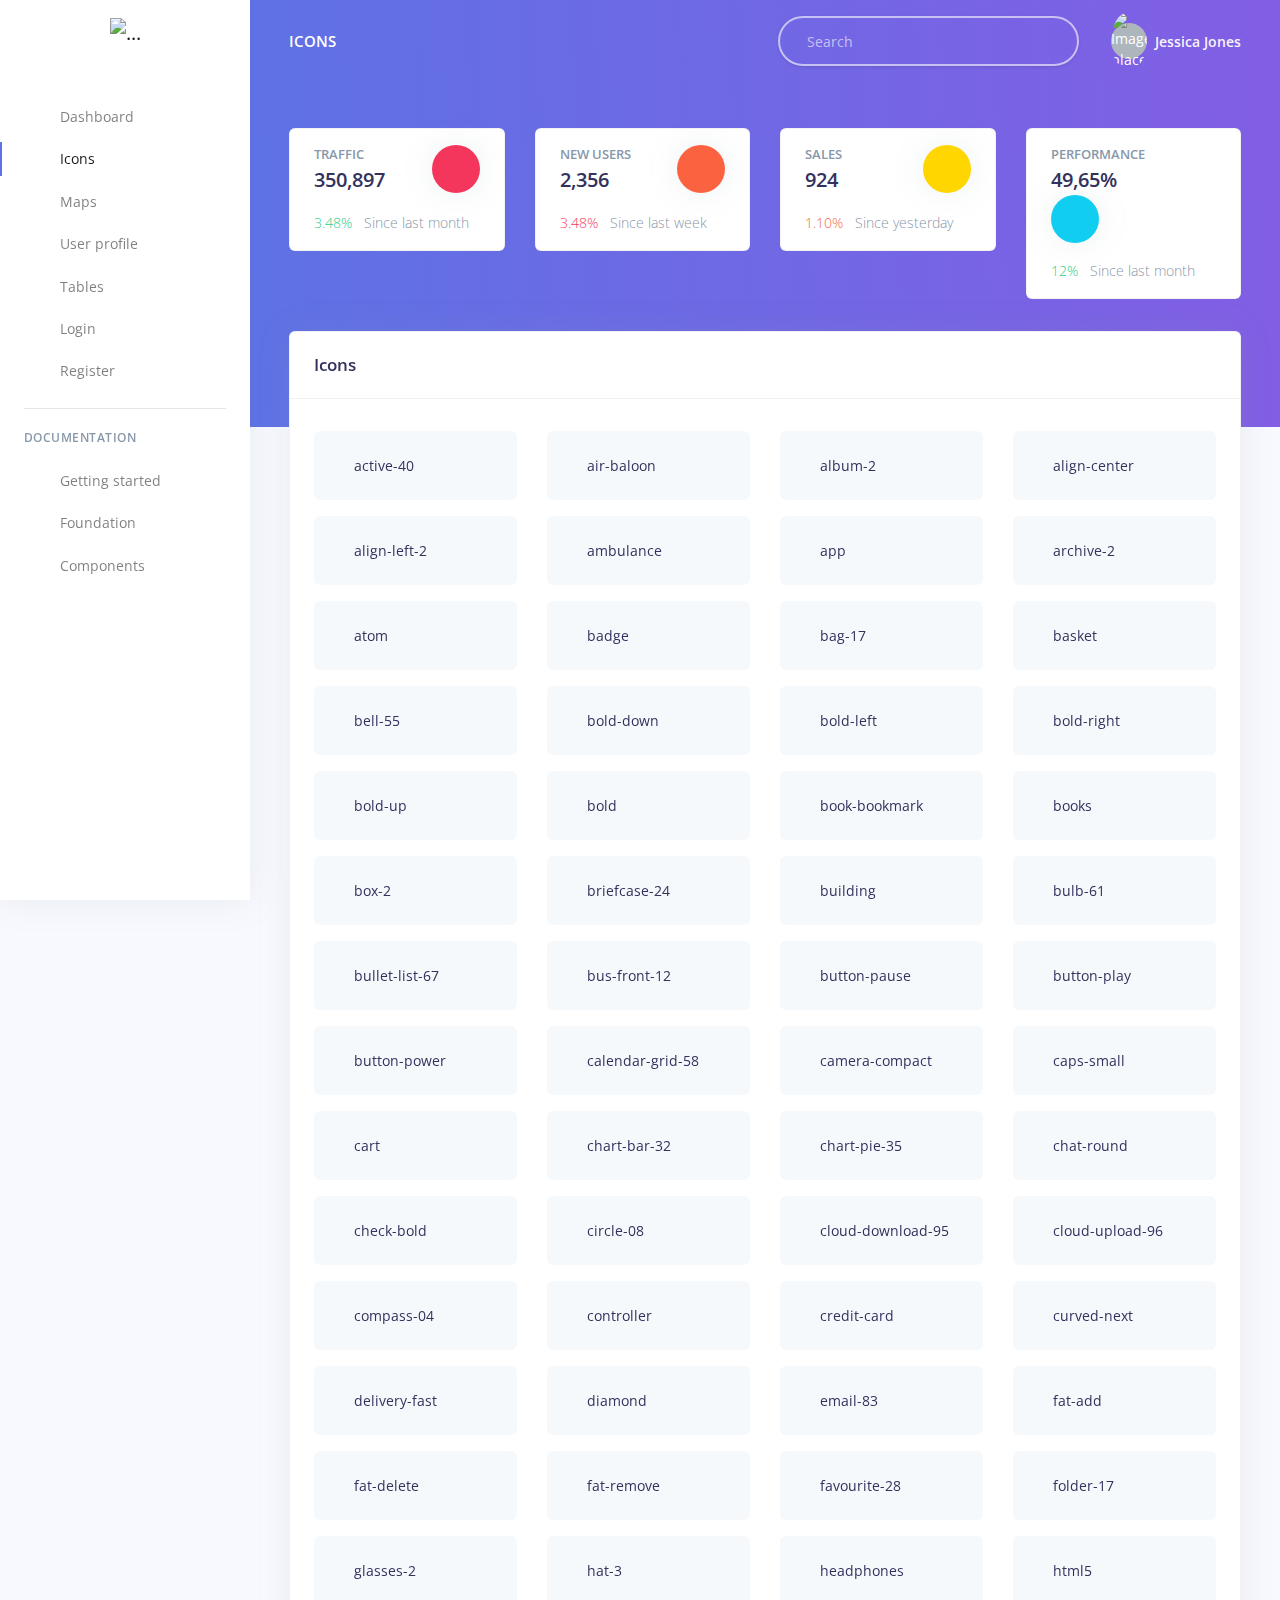
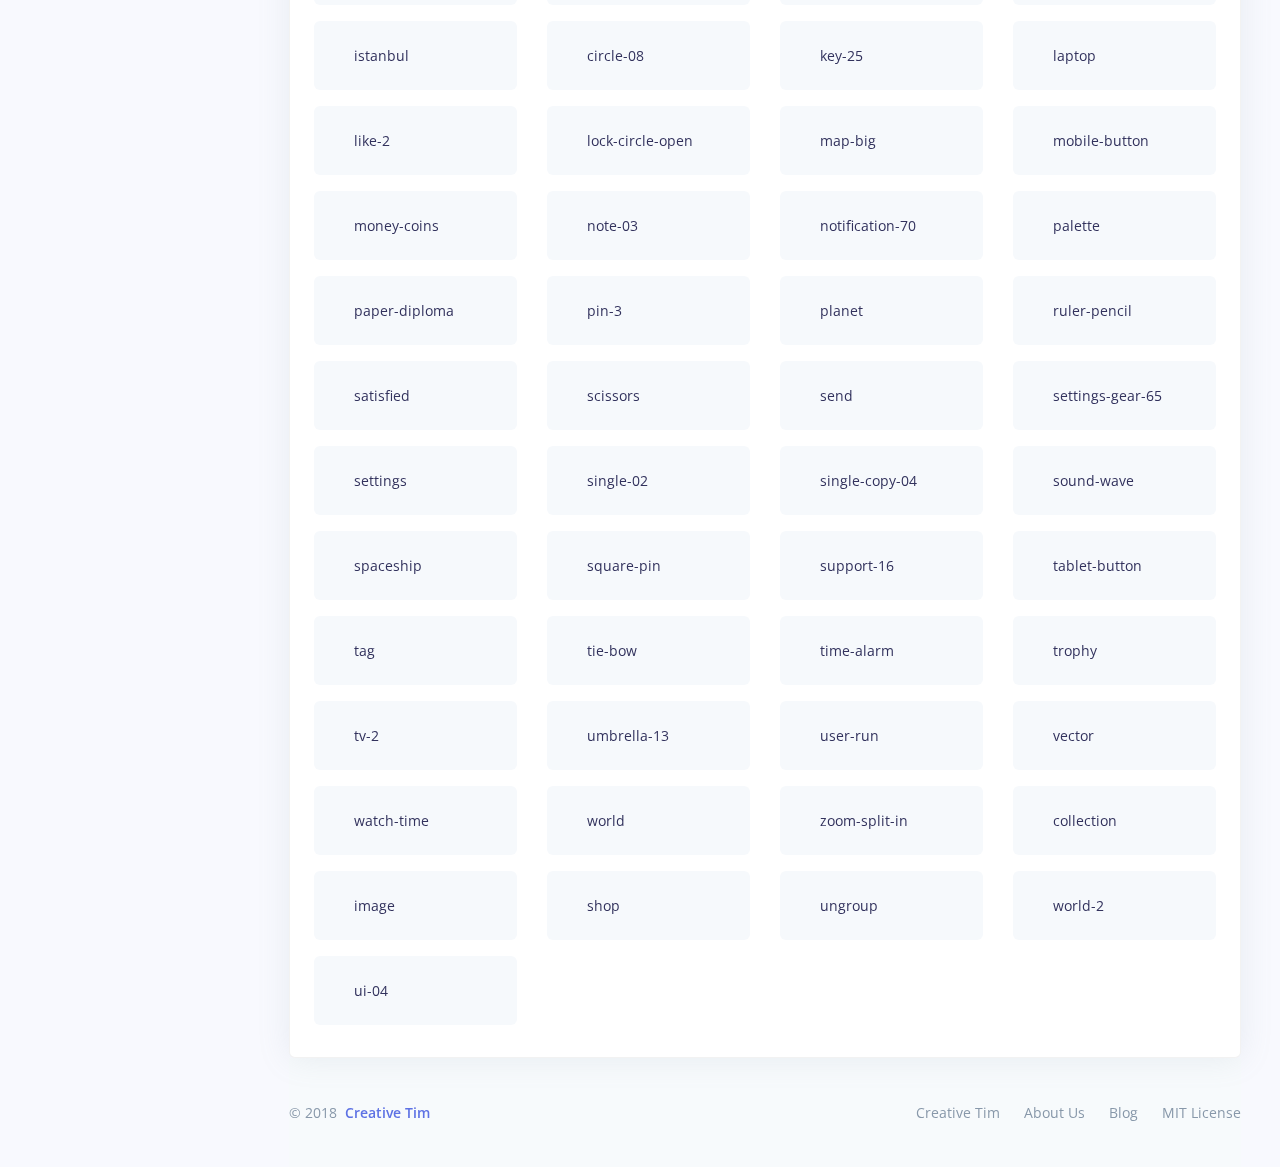
==== commit 8b980b26: "Left navbar collapse on 728-1023px viewport" ====
--- a/examples/icons.html
+++ b/examples/icons.html
@@ -145,28 +145,6 @@
               <i class="ni ni-circle-08 text-pink"></i> Register
             </a>
           </li>
-          <li class="nav-item">
-            <a class="nav-link" href="#submenuExample" data-toggle="collapse">
-              <i class="ni ni-collection text-success"></i> Submenu
-            </a>
-            <ul class="navbar-nav collapse" id="submenuExample">
-              <li class="nav-item">
-                <a href="#" class="nav-link">Child 1</a>
-              </li>
-              <li class="nav-item">
-                <a href="#" class="nav-link">Child 2</a>
-              </li>
-              <li class="nav-item">
-                <a href="#" class="nav-link">Child 3</a>
-              </li>
-              <li class="nav-item">
-                <a href="#" class="nav-link">Child 4</a>
-              </li>
-              <li class="nav-item">
-                <a href="#" class="nav-link">Child 5</a>
-              </li>
-            </ul>
-          </li>
         </ul>
         <!-- Divider -->
         <hr class="my-3">
@@ -198,6 +176,12 @@
     <!-- Top navbar -->
     <nav class="navbar navbar-top navbar-expand-md navbar-dark" id="navbar-main">
       <div class="container-fluid">
+        <!-- Hamburguer -->
+        <button class="hamburger hamburger--arrow d-none" type="button">
+          <span class="hamburger-box">
+            <span class="hamburger-inner"></span>
+          </span>
+        </button>
         <!-- Brand -->
         <a class="h4 mb-0 text-white text-uppercase d-none d-lg-inline-block" href="../index.html">Icons</a>
         <!-- Form -->
--- a/assets/css/argon.css
+++ b/assets/css/argon.css
@@ -19166,21 +19166,12 @@
     margin-right: -1rem; 
     margin-left: -1rem;
 }
-.navbar-vertical .navbar-nav .nav-link+.navbar-nav
-{
-    margin-right: 0rem;
-    margin-left: 0rem;
-}
 .navbar-vertical .navbar-nav .nav-link
 {
     font-size: .9rem; 
 
     padding-right: 1rem;
     padding-left: 1rem;
-}
-.navbar-vertical .navbar-nav .nav-link+.navbar-nav .nav-link
-{
-    padding: .65rem 1.5rem .65rem 3rem;
 }
 .navbar-vertical .navbar-nav .nav-link.active
 {
@@ -19600,10 +19591,6 @@
     {
         padding-left: 4.5rem;
     }
-    .navbar-vertical.navbar-expand-md .navbar-nav .nav-link+.navbar-nav .nav-link
-    {
-        padding: .65rem 1.5rem .65rem 3rem;
-    }
     .navbar-vertical.navbar-expand-md .navbar-brand
     {
         display: block;
@@ -19633,6 +19620,106 @@
         left: 50%;
 
         transform: translateX(-50%);
+    }
+}
+@media (min-width: 768px) and (max-width: 1023px) {
+    .navbar-active,
+    .navbar-active body {
+        height: 100vh;
+        overflow: hidden;
+        position: relative;
+    }
+    #sidenav-main {
+        margin-left: -250px;
+        height: 100vh;
+        transition: margin-left .3s ease-in;
+    }
+    .main-content {
+        width: 100vw;
+        margin-left: 0 !important;
+        transition: margin-left .3s ease-in;
+    }
+    /*.navbar-active .main-content:before {
+        content: "";
+        width: 100%;
+        height: 100%;
+        position: absolute;
+        background-color: rgba(0,0,0,0.5);
+        z-index: 2;
+    }*/
+    .navbar-active #sidenav-main {
+        margin-left: 0;
+        z-index: 100;
+    }
+    .navbar-active .main-content {
+        margin-left: 250px !important;
+    }
+    #navbar-main .hamburger {
+        display: block !important;
+        padding: 20px 15px 15px;
+        cursor: pointer;
+        transition-property: opacity, filter;
+        transition-duration: 0.15s;
+        transition-timing-function: linear;
+        font: inherit;
+        color: inherit;
+        text-transform: none;
+        background-color: transparent;
+        border: 0;
+        outline: 0;
+        margin: 0;
+        overflow: visible;
+    }
+    #navbar-main .hamburger:hover {
+        opacity: 0.7;
+    }
+    #navbar-main .hamburger.is-active:hover {
+        opacity: 0.7;
+    }
+    #navbar-main .hamburger.is-active .hamburger-inner,
+    #navbar-main .hamburger.is-active .hamburger-inner::before,
+    #navbar-main .hamburger.is-active .hamburger-inner::after {
+        background-color: rgba(255, 255, 255, 1);
+    }
+    #navbar-main .hamburger-box {
+        width: 40px;
+        height: 24px;
+        display: inline-block;
+        position: relative;
+    }
+    #navbar-main .hamburger-inner {
+        display: block;
+        top: 50%;
+        margin-top: -2px;
+    }
+    #navbar-main .hamburger-inner,
+    #navbar-main .hamburger-inner::before,
+    #navbar-main .hamburger-inner::after {
+        width: 40px;
+        height: 4px;
+        background-color: rgba(255, 255, 255, 1);
+        border-radius: 4px;
+        position: absolute;
+        transition-property: transform;
+        transition-duration: 0.15s;
+        transition-timing-function: ease;
+    }
+    #navbar-main .hamburger-inner::before,
+    #navbar-main .hamburger-inner::after {
+        content: "";
+        display: block;
+    }
+    #navbar-main .hamburger-inner::before {
+        top: -10px;
+    }
+    #navbar-main .hamburger-inner::after {
+        bottom: -10px;
+    }
+    #navbar-main .hamburger--arrow.is-active .hamburger-inner::before {
+        transform: translate3d(-8px, 0, 0) rotate(-45deg) scale(0.7, 1);
+    }
+    #navbar-main .hamburger--arrow.is-active .hamburger-inner::after {
+        transform: translate3d(-8px, 0, 0) rotate(45deg) scale(0.7, 1);
     }
 }
 @media (min-width: 992px)
